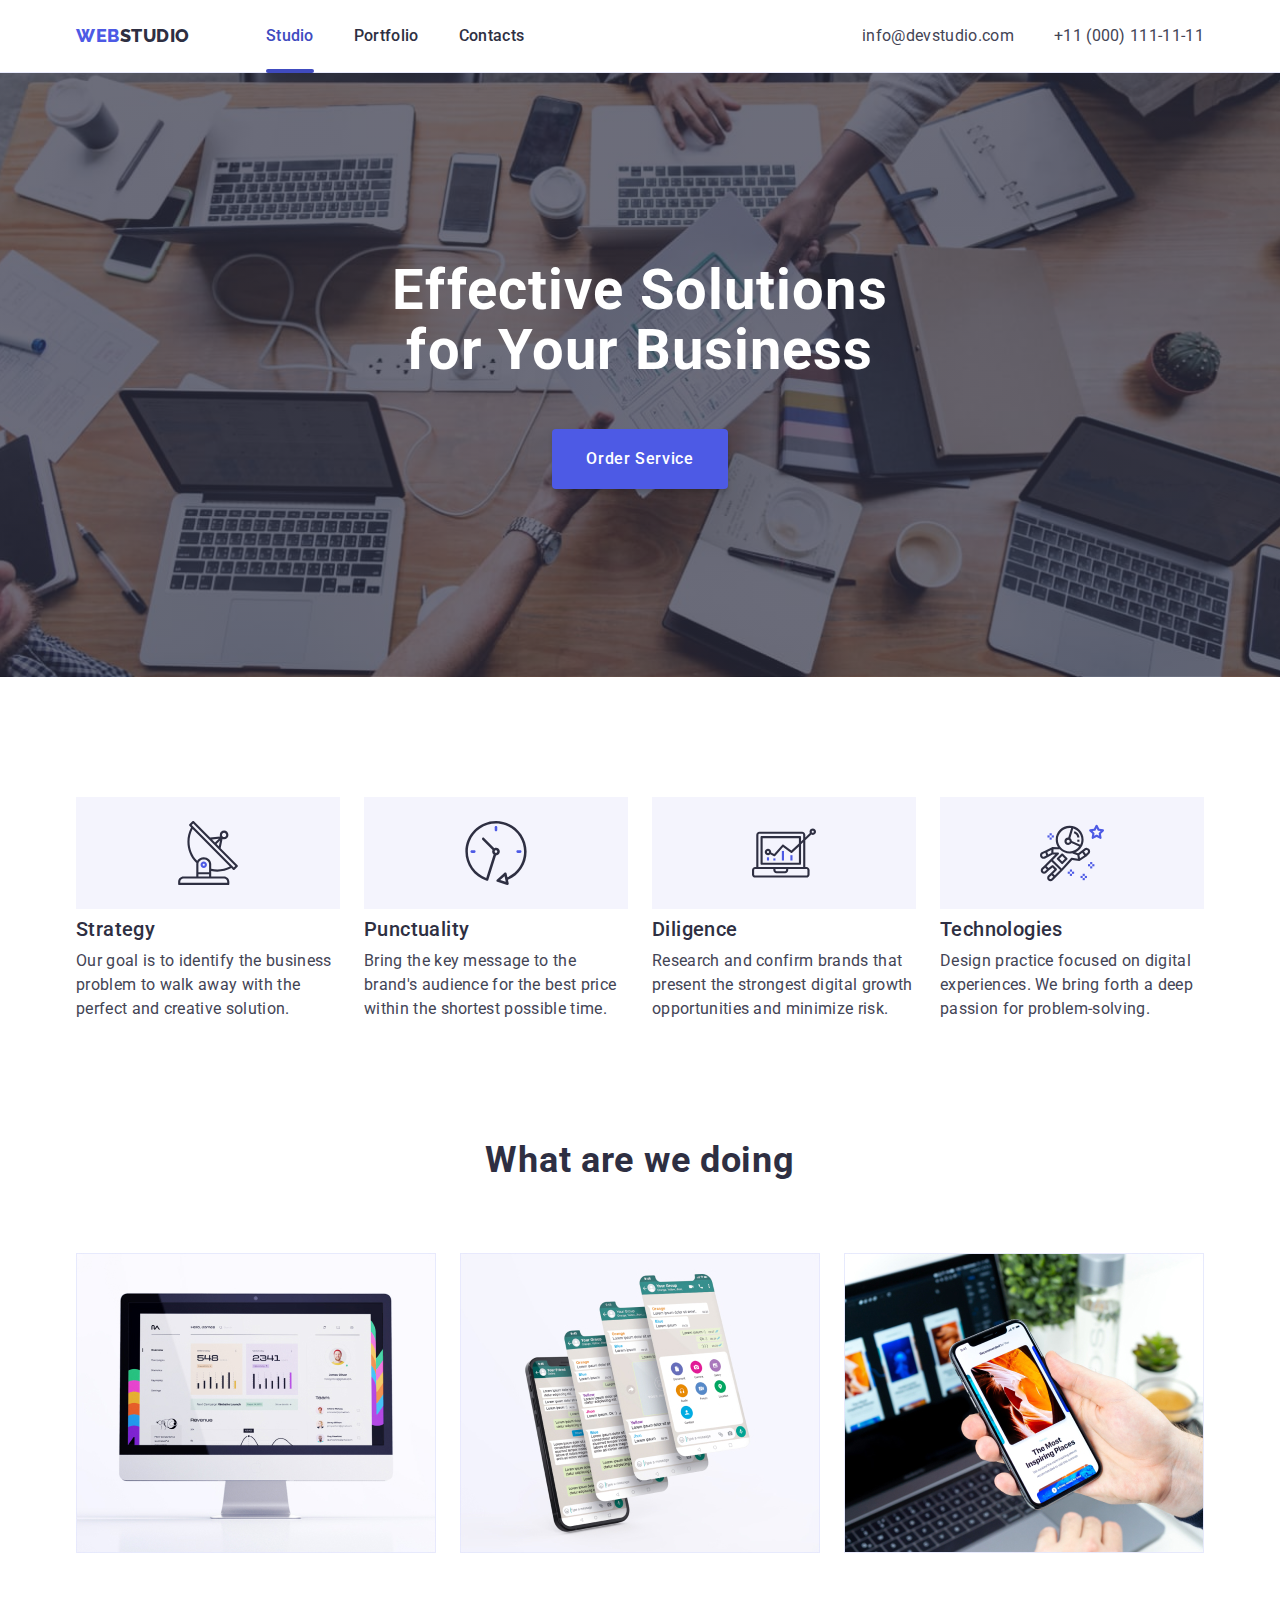
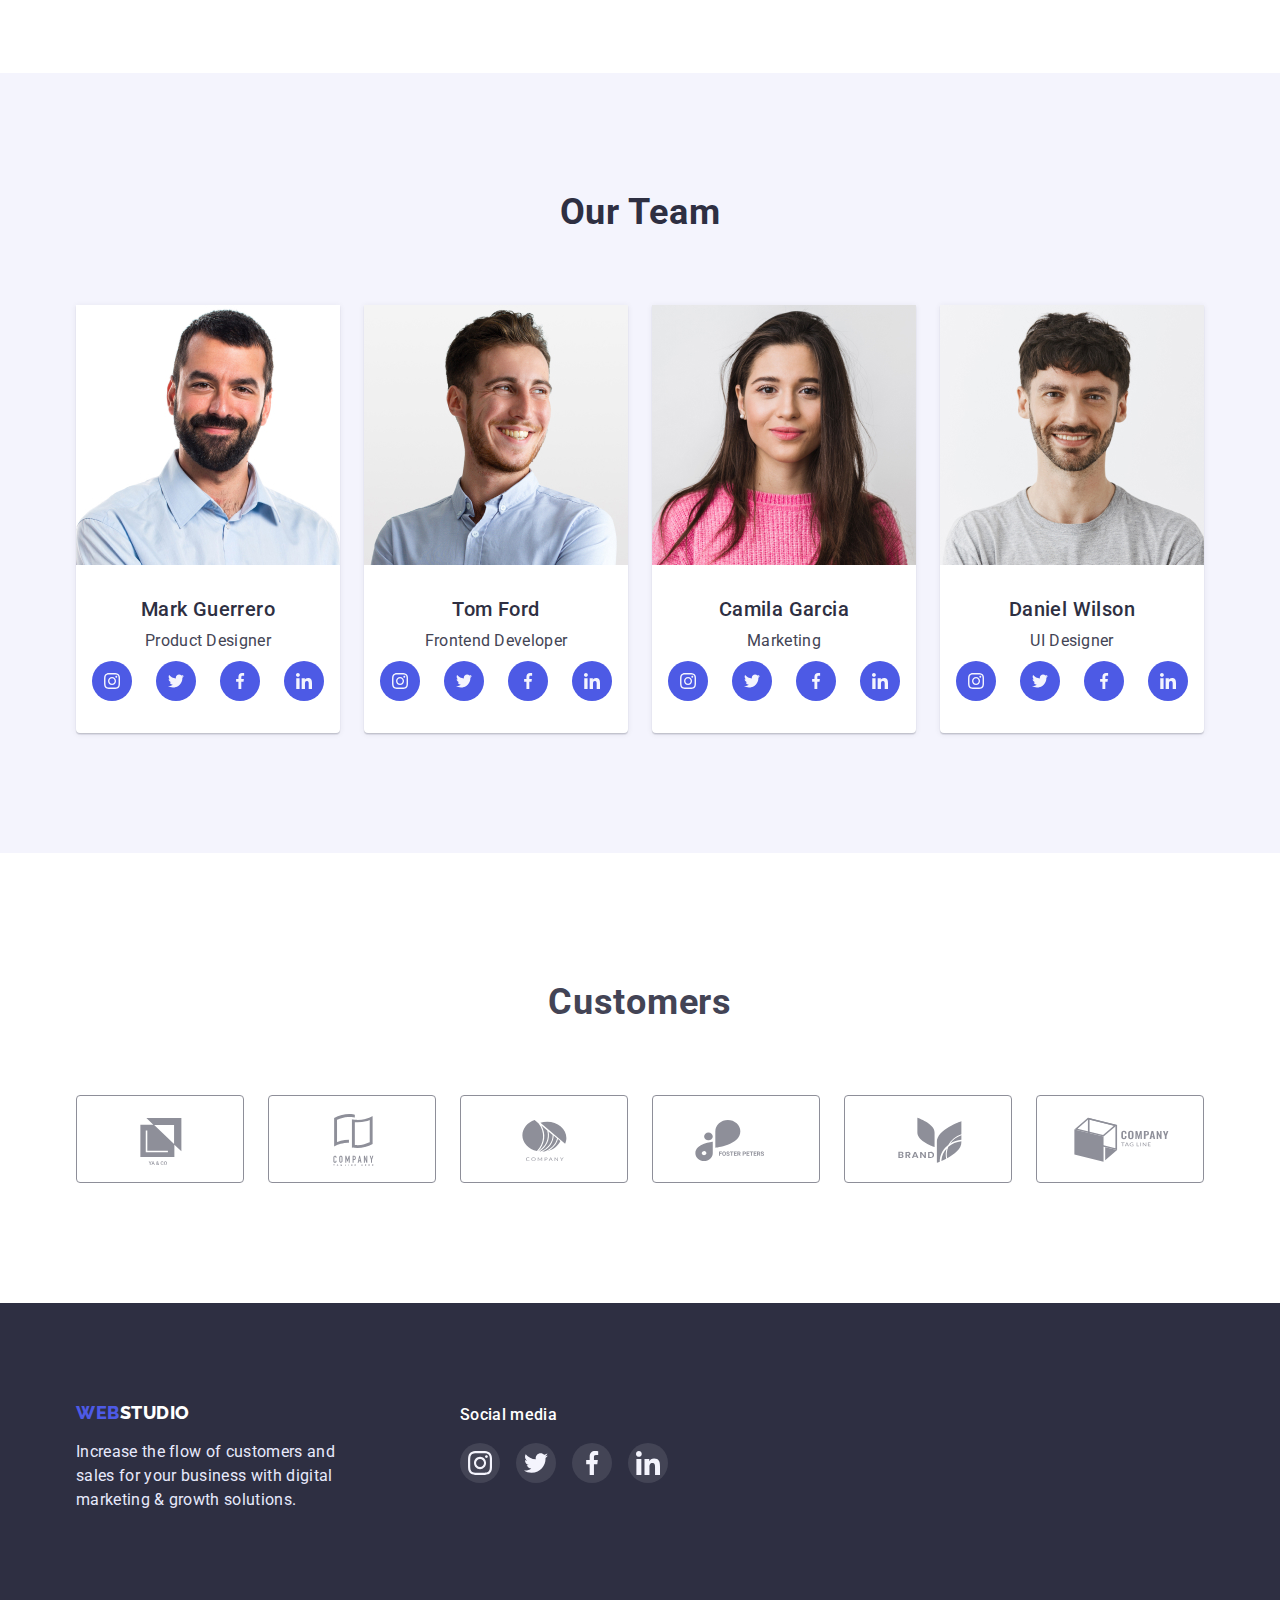
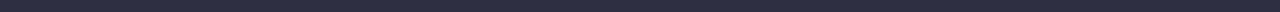
==== index.html @ c8a6e595 "Initial commit" ====
<!DOCTYPE html>
<html lang="en">
  <head>
    <meta charset="UTF-8" />
    <meta http-equiv="X-UA-Compatible" content="IE=edge" />
    <meta name="viewport" content="width=device-width, initial-scale=1.0" />
    <title>Document</title>
    <link rel="preconnect" href="https://fonts.googleapis.com" />
    <link rel="preconnect" href="https://fonts.gstatic.com" crossorigin />
    <link
      href="https://fonts.googleapis.com/css2?family=Raleway:wght@800&family=Roboto:wght@400;500;700;900&display=swap"
      rel="stylesheet"
    />
    <link
      rel="stylesheet"
      href="https://cdnjs.cloudflare.com/ajax/libs/modern-normalize/1.1.0/modern-normalize.min.css"
    />
    <link rel="stylesheet" href="./css/styles.css" />
  </head>
  <body>
    <header class="page-header">
      <div class="container main-nav">
        <nav class="top-nav">
          <a href="./index.html" class="logo">
            <span class="logo-web">WEB</span>STUDIO</a
          >
          <ul class="site-nav">
            <li class="top-item">
              <a href="./index.html" class="nav-link studio">Studio</a>
            </li>
            <li class="top-item">
              <a href="./portfolio.html" class="nav-link">Portfolio</a>
            </li>
            <li class="top-item">
              <a href="" class="nav-link">Contacts</a>
            </li>
          </ul>
        </nav>
        <address class="auth">
          <ul class="auth-link">
            <li class="top-item">
              <a href="mailto:info@devstudio.com" class="address-link"
                >info@devstudio.com</a
              >
            </li>
            <li class="top-item">
              <a href="tel:+110001111111" class="address-link"
                >+11 (000) 111-11-11</a
              >
            </li>
          </ul>
        </address>
      </div>
    </header>
    <main>
      <section class="hero">
        <h1 class="hero-title">Effective Solutions for Your Business</h1>
        <button type="button" class="hero-button" data-modal-open>
          Order Service
        </button>
      </section>

      <section class="strategy">
        <div class="container">
          <h2 class="strat-title hidden">Our skills</h2>
          <ul class="strategy-items">
            <li class="strategy-item">
              <div class="strategy-icon">
                <svg class="strat-icon">
                  <use href="./images/icons.svg#icon-antenna"></use>
                </svg>
              </div>
              <h3 class="strategy-title">Strategy</h3>
              <p class="strategy-text">
                Our goal is to identify the business problem to walk away with
                the perfect and creative solution.
              </p>
            </li>
            <li class="strategy-item">
              <div class="strategy-icon">
                <svg class="strat-icon">
                  <use href="./images/icons.svg#icon-clock"></use>
                </svg>
              </div>
              <h3 class="strategy-title">Punctuality</h3>
              <p class="strategy-text">
                Bring the key message to the brand's audience for the best price
                within the shortest possible time.
              </p>
            </li>
            <li class="strategy-item">
              <div class="strategy-icon">
                <svg class="strat-icon">
                  <use href="./images/icons.svg#icon-diagram"></use>
                </svg>
              </div>
              <h3 class="strategy-title">Diligence</h3>
              <p class="strategy-text">
                Research and confirm brands that present the strongest digital
                growth opportunities and minimize risk.
              </p>
            </li>
            <li class="strategy-item">
              <div class="strategy-icon">
                <svg class="strat-icon">
                  <use href="./images/icons.svg#icon-astronaut"></use>
                </svg>
              </div>
              <h3 class="strategy-title">Technologies</h3>
              <p class="strategy-text">
                Design practice focused on digital experiences. We bring forth a
                deep passion for problem-solving.
              </p>
            </li>
          </ul>
        </div>
      </section>

      <section class="work">
        <div class="container">
          <h2 class="work-title">What are we doing</h2>
          <ul class="work-items">
            <li class="work-item">
              <img src="./images/img1.jpg" alt="monitor" width="360" />
            </li>
            <li class="work-item">
              <img src="./images/img2.jpg" alt="text" width="360" />
            </li>
            <li class="work-item">
              <img src="./images/img3.jpg" alt="telefon" width="360" />
            </li>
          </ul>
        </div>
      </section>

      <section class="team">
        <div class="container">
          <h2 class="team-title">Our Team</h2>

          <ul class="team-items">
            <li class="team-item">
              <img src="./images/foto1.jpg" alt="Mark" width="264" />
              <div class="bord">
                <h3 class="team-item-title">Mark Guerrero</h3>
                <p class="team-text">Product Designer</p>

                <ul class="social-items">
                  <li class="social">
                    <a href="" class="social-link">
                      <svg class="social-icon">
                        <use
                          href="./images/icons.svg#icon-instagram"
                          width="16"
                          height="16"
                        ></use>
                      </svg>
                    </a>
                  </li>
                  <li class="social">
                    <a href="" class="social-link">
                      <svg class="social-icon">
                        <use
                          href="./images/icons.svg#icon-twitter"
                          width="16"
                          height="16"
                        ></use>
                      </svg>
                    </a>
                  </li>
                  <li class="social">
                    <a href="" class="social-link">
                      <svg class="social-icon">
                        <use
                          href="./images/icons.svg#icon-facebook"
                          width="16"
                          height="16"
                        ></use>
                      </svg>
                    </a>
                  </li>
                  <li class="social">
                    <a href="" class="social-link">
                      <svg class="social-icon">
                        <use
                          href="./images/icons.svg#icon-linkedin"
                          width="16"
                          height="16"
                        ></use>
                      </svg>
                    </a>
                  </li>
                </ul>
              </div>
            </li>
            <li class="team-item">
              <img src="./images/foto2.jpg" alt="Tom" width="264" />
              <div class="bord">
                <h3 class="team-item-title">Tom Ford</h3>
                <p class="team-text">Frontend Developer</p>
                <ul class="social-items">
                  <li class="social">
                    <a href="" class="social-link">
                      <svg class="social-icon">
                        <use
                          href="./images/icons.svg#icon-instagram"
                          width="16"
                          height="16"
                        ></use>
                      </svg>
                    </a>
                  </li>
                  <li class="social">
                    <a href="" class="social-link">
                      <svg class="social-icon">
                        <use
                          href="./images/icons.svg#icon-twitter"
                          width="16"
                          height="16"
                        ></use>
                      </svg>
                    </a>
                  </li>
                  <li class="social">
                    <a href="" class="social-link">
                      <svg class="social-icon">
                        <use
                          href="./images/icons.svg#icon-facebook"
                          width="16"
                          height="16"
                        ></use>
                      </svg>
                    </a>
                  </li>
                  <li class="social">
                    <a href="" class="social-link">
                      <svg class="social-icon">
                        <use
                          href="./images/icons.svg#icon-linkedin"
                          width="16"
                          height="16"
                        ></use>
                      </svg>
                    </a>
                  </li>
                </ul>
              </div>
            </li>
            <li class="team-item">
              <img src="./images/foto3.jpg" alt="Camila" width="264" />
              <div class="bord">
                <h3 class="team-item-title">Camila Garcia</h3>
                <p class="team-text">Marketing</p>
                <ul class="social-items">
                  <li class="social">
                    <a href="" class="social-link">
                      <svg class="social-icon">
                        <use
                          href="./images/icons.svg#icon-instagram"
                          width="16"
                          height="16"
                        ></use>
                      </svg>
                    </a>
                  </li>
                  <li class="social">
                    <a href="" class="social-link">
                      <svg class="social-icon">
                        <use
                          href="./images/icons.svg#icon-twitter"
                          width="16"
                          height="16"
                        ></use>
                      </svg>
                    </a>
                  </li>
                  <li class="social">
                    <a href="" class="social-link">
                      <svg class="social-icon">
                        <use
                          href="./images/icons.svg#icon-facebook"
                          width="16"
                          height="16"
                        ></use>
                      </svg>
                    </a>
                  </li>
                  <li class="social">
                    <a href="" class="social-link">
                      <svg class="social-icon">
                        <use
                          href="./images/icons.svg#icon-linkedin"
                          width="16"
                          height="16"
                        ></use>
                      </svg>
                    </a>
                  </li>
                </ul>
              </div>
            </li>
            <li class="team-item">
              <img src="./images/foto4.jpg" alt="Daniel" width="264" />
              <div class="bord">
                <h3 class="team-item-title">Daniel Wilson</h3>
                <p class="team-text">UI Designer</p>
                <ul class="social-items">
                  <li class="social">
                    <a href="" class="social-link">
                      <svg class="social-icon">
                        <use
                          href="./images/icons.svg#icon-instagram"
                          width="16"
                          height="16"
                        ></use>
                      </svg>
                    </a>
                  </li>
                  <li class="social">
                    <a href="" class="social-link">
                      <svg class="social-icon">
                        <use
                          href="./images/icons.svg#icon-twitter"
                          width="16"
                          height="16"
                        ></use>
                      </svg>
                    </a>
                  </li>
                  <li class="social">
                    <a href="" class="social-link">
                      <svg class="social-icon">
                        <use
                          href="./images/icons.svg#icon-facebook"
                          width="16"
                          height="16"
                        ></use>
                      </svg>
                    </a>
                  </li>
                  <li class="social">
                    <a href="" class="social-link">
                      <svg class="social-icon">
                        <use
                          href="./images/icons.svg#icon-linkedin"
                          width="16"
                          height="16"
                        ></use>
                      </svg>
                    </a>
                  </li>
                </ul>
              </div>
            </li>
          </ul>
        </div>
      </section>
      <section class="customers">
        <div class="container">
          <h2 class="customers-title">Customers</h2>
          <ul class="customers-items">
            <li class="customers-item">
              <a href="" class="customers-link">
                <svg class="icon-item">
                  <use href="./images/icons.svg#icon-Logo1"></use>
                </svg>
              </a>
            </li>
            <li class="customers-item">
              <a href="" class="customers-link">
                <svg class="icon-item">
                  <use href="./images/icons.svg#icon-Logo2"></use>
                </svg>
              </a>
            </li>
            <li class="customers-item">
              <a href="" class="customers-link">
                <svg class="icon-item">
                  <use href="./images/icons.svg#icon-Logo3"></use>
                </svg>
              </a>
            </li>
            <li class="customers-item">
              <a href="" class="customers-link">
                <svg class="icon-item">
                  <use href="./images/icons.svg#icon-Logo4"></use>
                </svg>
              </a>
            </li>
            <li class="customers-item">
              <a href="" class="customers-link">
                <svg class="icon-item">
                  <use href="./images/icons.svg#icon-Logo5"></use>
                </svg>
              </a>
            </li>
            <li class="customers-item">
              <a href="" class="customers-link">
                <svg class="icon-item">
                  <use href="./images/icons.svg#icon-Logo6"></use>
                </svg>
              </a>
            </li>
          </ul>
        </div>
      </section>
    </main>
    <footer class="footer">
      <div class="container footer-container">
        <div class="footer-cont">
          <a href="./index.html" class="footer-logo"
            ><span class="logo-web">WEB</span>STUDIO</a
          >
          <p class="footer-text">
            Increase the flow of customers and sales for your business with
            digital marketing & growth solutions.
          </p>
        </div>
        <div class="footer-cont">
          <p class="footer-media">Social media</p>
          <ul class="footer-items">
            <li class="footer-social">
              <a href="" class="footer-link">
                <svg class="footer-icon">
                  <use href="./images/icons.svg#icon-instagram"></use>
                </svg>
              </a>
            </li>
            <li class="footer-social">
              <a href="" class="footer-link">
                <svg class="footer-icon">
                  <use href="./images/icons.svg#icon-twitter"></use>
                </svg>
              </a>
            </li>
            <li class="footer-social">
              <a href="" class="footer-link">
                <svg class="footer-icon">
                  <use href="./images/icons.svg#icon-facebook"></use>
                </svg>
              </a>
            </li>
            <li class="footer-social">
              <a href="" class="footer-link">
                <svg class="footer-icon">
                  <use href="./images/icons.svg#icon-linkedin"></use>
                </svg>
              </a>
            </li>
          </ul>
        </div>
      </div>
    </footer>
    <div class="backdrop is-hidden" data-modal>
      <div class="modal">
        <button type="button" class="modal-close" data-modal-close>
          <svg class="modal-icon" width="8" height="8">
            <use href="./images/icons.svg#icon-close"></use>
          </svg>
        </button>
      </div>
    </div>
    <script src="./js/modal.js"></script>
  </body>
</html>
---- css/styles.css ----
:root {
  --primary-brand: #4d5ae5;
  --pressed-state: #404bbf;
  --headings-text: #2e2f42;
  --success: #31d0aa;
  --body-text: #434455;
  --subtle-text: #8e8f99;
  --accent: #e7e9fc;
  --light: #f4f4fd;
  --modal-overlay: rgba(46, 47, 66, 0.4);
  --hero-background: #2e2f42;
  --white: #ffffff;
}

html {
  box-sizing: border-box;
}

*,
::before,
::after {
  box-sizing: inherit;
}

body {
  background-color: var(--white);
  color: var(--body-text);
  font-family: roboto, sans-serif;
}

img {
  display: block;
}

h1,
h2,
h3,
p {
  margin: 0;
}

/* Шапка */

.page-header {
  background-color: var(--white);
  border-bottom: 1px solid #e7e9fc;
  box-shadow: 0px 2px 1px rgba(46, 47, 66, 0.08),
    0px 1px 1px rgba(46, 47, 66, 0.16), 0px 1px 6px rgba(46, 47, 66, 0.08);
}

.top-nav {
  display: flex;
  align-items: center;
}

.logo {
  margin-right: 76px;
  font-family: raleway, sans-serif;
  color: var(--headings-text);

  font-weight: 800;
  font-size: 18px;
  line-height: 1.33;
  letter-spacing: 0.03em;
  text-decoration: none;
}

.logo-web {
  color: var(--primary-brand);
}

.main-nav {
  display: flex;
  align-items: center;
}

.auth {
  margin-left: auto;
  font-size: 16px;
  line-height: 1.5;
  letter-spacing: 0.02em;
}

.auth-link {
  display: flex;
  list-style: none;
  padding: 0;
  margin-top: 0;
  margin-bottom: 0;
}

.site-nav {
  display: flex;
  list-style: none;
  padding: 0;
  margin: 0;
}

.nav-link {
  display: block;
  padding-top: 24px;
  padding-bottom: 24px;
  color: var(--headings-text);
  font-weight: 500;
  font-size: 16px;
  line-height: 1.5;
  letter-spacing: 0.02em;
  text-decoration: none;
  font-style: normal;
  position: relative;
  transition: color 250ms cubic-bezier(0.4, 0, 0.2, 1);
}

.studio {
  color: var(--pressed-state);
}

.studio::after {
  content: "";
  position: absolute;

  display: block;
  width: 100%;
  height: 4px;
  background-color: var(--pressed-state);
  border-radius: 2px;
  left: 0;
  bottom: -1px;
}

.portfolio-link-p::after {
  content: "";
  position: absolute;

  display: block;
  width: 100%;
  height: 4px;
  background-color: var(--pressed-state);
  border-radius: 2px;
  left: 0;
  bottom: -1px;
}

.address-link {
  display: block;
  padding-top: 24px;
  padding-bottom: 24px;
  color: var(--body-text);

  font-size: 16px;
  line-height: 1.5;
  letter-spacing: 0.02em;
  text-decoration: none;
  font-style: normal;
  transition: color 250ms cubic-bezier(0.4, 0, 0.2, 1);
}

.nav-link:hover,
.nav-link:focus {
  color: var(--pressed-state);
}

.address-link:hover,
.address-link:focus {
  color: var(--pressed-state);
}

.top-item {
  margin-right: 40px;
}

.top-item:last-child {
  margin-right: 0;
}

/* hero */

.hero {
  max-width: 1440px;
  margin-left: auto;
  margin-right: auto;
  background-image: linear-gradient(
      to right,
      rgba(46, 47, 66, 0.7),
      rgba(46, 47, 66, 0.7)
    ),
    url("../images/people-office.jpg");
  background-repeat: no-repeat;
  background-position: center;
  background-size: cover;
  background-color: var(--hero-background);
  text-align: center;
  padding-top: 188px;
  padding-bottom: 188px;
}

.hero-title {
  margin-top: 0;
  margin-bottom: 48px;
  margin-left: auto;
  margin-right: auto;
  width: 496px;
  font-weight: 700;
  font-size: 56px;
  line-height: 1.07;
  text-align: center;
  letter-spacing: 0.02em;
  color: var(--white);
}

.hero-button {
  border-radius: 4px;
  padding: 16px 32px;
  min-width: 169px;
  font-family: roboto, sans-serif;
  font-weight: 500;
  font-size: 16px;
  line-height: 1.5;
  letter-spacing: 0.04em;
  color: var(--white);
  background-color: var(--primary-brand);
  cursor: pointer;
  box-shadow: 0px 4px 4px rgba(0, 0, 0, 0.15);

  border-color: transparent;
  transition: background-color 250ms cubic-bezier(0.4, 0, 0.2, 1);
}

.hero-button:hover,
.hero-button:focus {
  background-color: var(--pressed-state);
}

/* strategy */

.strategy {
  background-color: var(--white);
  padding-bottom: 120px;
  padding-top: 120px;
}

.container {
  width: 1158px;
  padding-left: 15px;
  padding-right: 15px;
  margin-left: auto;
  margin-right: auto;
}

.strategy-items {
  display: flex;
  list-style: none;
  padding-left: 0;
  margin: 0;
}

.strategy-item {
  width: 264px;
  margin-right: 24px;
}

.strategy-icon {
  height: 112px;
  display: flex;
  justify-content: center;
  align-items: center;
  background-color: var(--light);
}

.strat-icon {
  width: 64px;
  height: 64px;
}

.strategy-item:last-child {
  margin-right: 0;
}

.strat-title {
  margin-top: 0;
  margin-bottom: 0;
}

.strategy-title {
  margin-top: 8px;
  margin-bottom: 8px;
  font-weight: 500;
  font-size: 20px;
  line-height: 1.2;
  letter-spacing: 0.02em;
  color: var(--headings-text);
}

.strategy-text {
  margin-top: 0;
  margin-bottom: 0;
  font-size: 16px;
  line-height: 1.5;
  letter-spacing: 0.02em;
  color: var(--body-text);
}

.hidden {
  position: absolute;
  width: 1px;
  height: 1px;
  margin: -1px;
  border: 0;
  padding: 0;
  white-space: nowrap;
  clip-path: inset(100%);
  clip: rect(0 0 0 0);
  overflow: hidden;
}

/* work */

.work {
  padding-bottom: 120px;
}
.work-title {
  margin-top: 0;
  margin-bottom: 72px;
  font-weight: 700;
  font-size: 36px;
  line-height: 1.11;
  text-align: center;
  letter-spacing: 0.02em;
  color: var(--headings-text);
}

.work-items {
  display: flex;
  padding-left: 0;
  list-style: none;
  margin-top: 0;
  margin-bottom: 0;
}

.work-item {
  margin-right: 24px;
}

.work-item:last-child {
  margin-right: 0;
}

/* team */

.team {
  background-color: var(--light);
  padding-top: 120px;
  padding-bottom: 120px;
}

.team-title {
  font-family: roboto, sans-serif;
  margin-top: 0;
  margin-bottom: 72px;
  color: var(--headings-text);
  font-weight: 700;
  font-size: 36px;
  line-height: 1.11;
  text-align: center;
  letter-spacing: 0.02em;
}

.team-items {
  display: flex;
  padding-left: 0;
  list-style: none;
  margin-top: 0;
  margin-bottom: 0;
}

.team-item {
  margin-right: 24px;
  background-color: var(--white);
  border-radius: 0px 0px 4px 4px;
  box-shadow: 0px 1px 6px rgba(46, 47, 66, 0.08),
    0px 1px 1px rgba(46, 47, 66, 0.16), 0px 2px 1px rgba(46, 47, 66, 0.08);
}

.team-item:last-child {
  margin-right: 0;
}

.team-item-title {
  margin-top: 0;
  margin-bottom: 8px;
  color: var(--headings-text);
  font-weight: 500;
  font-size: 20px;
  line-height: 1.2;
  text-align: center;
  letter-spacing: 0.02em;
}

.team-text {
  margin-top: 0;
  margin-bottom: 0;
  color: var(--body-text);
  font-size: 16px;
  line-height: 1.5;
  text-align: center;
  letter-spacing: 0.02em;
}

.bord {
  padding-top: 32px;
  padding-bottom: 32px;
}

.social-items {
  display: flex;
  justify-content: center;
  gap: 24px;
  list-style: none;
  margin-top: 8px;
  padding-left: 0;
}
.social {
  display: flex;
  justify-content: center;
  align-items: center;
}

.social-link {
  display: flex;
  justify-content: center;
  align-items: center;
  width: 40px;
  height: 40px;
  background-color: var(--primary-brand);
  border-radius: 50%;
  transition: background-color 250ms cubic-bezier(0.4, 0, 0.2, 1);
}

.social-link:hover,
.social-link:focus {
  background-color: var(--pressed-state);
}

.social-icon {
  width: 16px;
  height: 16px;
}

/* Customers */

.customers {
  padding-top: 130px;
  padding-bottom: 120px;
}

.customers-title {
  font-family: roboto, sans-serif;
  font-weight: 700;
  font-size: 36px;
  line-height: 1.11;
  text-align: center;
  letter-spacing: 0.02em;
  margin-bottom: 72px;
}

.customers-items {
  display: flex;
  justify-content: center;
  gap: 24px;
  padding-left: 0;
  margin: 0;
}

.customers-item {
  list-style: none;
}

.customers-item:last-child {
  margin-right: 0;
}

.customers-link {
  display: flex;
  justify-content: center;
  align-items: center;
  width: 168px;
  height: 88px;
  border: 1px solid #8e8f99;
  border-radius: 4px;
  fill: var(--subtle-text);
  transition: fill 250ms cubic-bezier(0.4, 0, 0.2, 1),
    border-color 250ms cubic-bezier(0.4, 0, 0.2, 1);
}

.customers-link:focus,
.customers-link:hover {
  border-color: var(--pressed-state);
  fill: var(--pressed-state);
}

.icon-item {
  width: 104px;
  height: 56px;
}

/* footer */
.footer {
  padding-top: 100px;
  padding-bottom: 100px;
  background-color: var(--headings-text);
}

/* display: flex; */
/* width: 1158px;
  padding-left: 15px;
  padding-right: 15px; */
/* margin-left: auto;
  margin-right: auto; */

.footer-logo {
  /* margin-bottom: 16px; */
  font-family: raleway, sans-serif;
  color: var(--white);

  font-weight: 800;
  font-size: 18px;
  line-height: 1.16;
  letter-spacing: 0.03em;
  text-decoration: none;
}

.footer-text {
  width: 264px;
  margin: 0;

  margin-top: 16px;
  font-size: 16px;
  line-height: 1.5;
  letter-spacing: 0.02em;
  color: var(--accent);
}

.footer-media {
  font-family: "Roboto";
  font-style: normal;
  font-weight: 500;
  font-size: 16px;
  line-height: 1.5;
  letter-spacing: 0.02em;
  color: var(--white);
}

.footer-items {
  display: flex;

  gap: 16px;
  list-style: none;
  margin-top: 16px;
  margin-bottom: 0;
  padding-left: 0;
}

.footer-social {
  box-sizing: border-box;
  display: flex;
  justify-content: center;
  align-items: center;
}

.footer-link {
  display: flex;
  justify-content: center;
  align-items: center;
  width: 40px;
  height: 40px;
  background-color: var(--body-text);
  border-radius: 50%;
  transition: background-color 250ms cubic-bezier(0.4, 0, 0.2, 1);
}

.footer-link:hover,
.footer-link:focus {
  background-color: var(--success);
}
.footer-icon {
  width: 24px;
  height: 24px;
}

.footer-cont {
  max-width: 268px;
  margin-left: 0;
  margin-right: 120px;
  padding: 0;
}

.footer-cont:last-child {
  margin-right: 0;
}

.footer-container {
  display: flex;
}

/* portfolio */

.portfolio {
  padding-top: 96px;
  padding-bottom: 120px;
}

.portfolio-button {
  display: flex;
  justify-content: center;
  margin-top: 0;
  margin-bottom: 72px;
  padding-left: 0;
}

.portfolio-btn {
  margin-right: 24px;
  align-items: center;
  text-align: center;
  letter-spacing: 0.04em;
  list-style: none;
}

.portfolio-btn:last-child {
  margin-right: 0;
}

.btn {
  font-family: roboto, sans-serif;
  font-weight: 500;
  font-size: 16px;
  line-height: 1.5;
  color: var(--primary-brand);
  background-color: var(--light);
  cursor: pointer;
  border: 1px solid #e7e9fc;
  border-radius: 4px;
  padding: 12px 24px;

  transition: background-color 250ms cubic-bezier(0.4, 0, 0.2, 1),
    color 250ms cubic-bezier(0.4, 0, 0.2, 1),
    box-shadow 250ms cubic-bezier(0.4, 0, 0.2, 1),
    border-color 250ms cubic-bezier(0.4, 0, 0.2, 1);
}

.btn:hover,
.btn:focus {
  background-color: var(--pressed-state);
  color: var(--white);
  box-shadow: 0px 3px 1px rgba(0, 0, 0, 0.1), 0px 2px 1px rgba(0, 0, 0, 0.08),
    0px 2px 2px rgba(0, 0, 0, 0.12);
  border-color: transparent;
}

.portfolio-works {
  display: flex;
  flex-wrap: wrap;
  list-style: none;
  margin-top: 0;
  margin-bottom: 0;
  padding-left: 0;
  gap: 48px 24px;
}

.portfolio-work-item {
  width: 360px;
}

.portfolio-work-item:nth-child(3n) {
  margin-right: 0;
}

.portfolio-work-item:nth-last-child(-n + 3) {
  margin-bottom: 0;
}

.portfolio-wrap {
  position: relative;
  overflow: hidden;
}

.portfolio-cover-text {
  position: absolute;
  top: 0;
  font-size: 16px;
  font-weight: 400;
  line-height: 1.5;
  letter-spacing: 0.02em;
  color: var(--light);
  background-color: var(--primary-brand);
  padding-left: 32px;
  padding-right: 32px;
  padding-top: 40px;
  height: 100%;

  transform: translateY(100%);
  transition: transform 250ms cubic-bezier(0.4, 0, 0.2, 1);
}

.portfolio-work-title {
  /* padding-top: 32px; */
  margin-top: 0;
  margin-bottom: 0;
  color: var(--headings-text);
  font-weight: 500;
  font-size: 20px;
  line-height: 1.2;
  letter-spacing: 0.02em;
}

.portfolio-work-text {
  margin-top: 8px;
  /* margin-bottom: 32px; */
  color: var(--body-text);
  font-size: 16px;
  line-height: 1.5;
  letter-spacing: 0.02em;
}

.portfolio-link {
  display: block;
  text-decoration: none;
  transition: box-shadow 250ms cubic-bezier(0.4, 0, 0.2, 1);
}

.portfolio-link:focus,
.portfolio-link:hover {
  box-shadow: 0px 1px 6px rgba(46, 47, 66, 0.08),
    0px 1px 1px rgba(46, 47, 66, 0.16), 0px 2px 1px rgba(46, 47, 66, 0.08);
}

.portfolio-link:hover .portfolio-cover-text {
  transform: translateY(0);
}

.portfolio-bord {
  padding-top: 32px;
  padding-bottom: 32px;
  padding-left: 16px;
  padding-right: 16px;
  border-bottom: 1px solid #e7e9fc;
  border-left: 1px solid #e7e9fc;
  border-right: 1px solid #e7e9fc;
}

.portfolio-link-p {
  color: var(--pressed-state);
}
.backdrop {
  position: fixed;
  top: 0;
  width: 100%;
  height: 100%;
  background-color: var(--modal-overlay);

  opacity: 1;
  transition: opacity 250ms cubic-bezier(0.4, 0, 0.2, 1),
    visibility 250ms cubic-bezier(0.4, 0, 0.2, 1);
}

.backdrop.is-hidden {
  /* opacity: 0;
  transition: opacity 250ms cubic-bezier(0.4, 0, 0.2, 1); */
}

.modal {
  width: 408px;
  min-height: 576px;
  background-color: var(--white);
  border-radius: 4px;
  position: absolute;
  top: 50%;
  left: 50%;
  transform: translate(-50%, -50%) scale(1);
  padding: 32px;
  box-shadow: 0px 1px 1px rgba(0, 0, 0, 0.14), 0px 1px 3px rgba(0, 0, 0, 0.12),
    0px 2px 1px rgba(0, 0, 0, 0.2);
  background-color: #fcfcfc;
  transition: translate 250ms cubic-bezier(0.4, 0, 0.2, 1);
}

.backdrop.is-hidden .modal {
  transform: translate(-50%, -50%) scale (0.7);
}

.modal-close {
  display: flex;
  margin-left: auto;
  border-radius: 50%;
  border: 1px solid rgba(0, 0, 0, 0.1);
  background-color: transparent;
  justify-content: center;
  align-items: center;
  position: absolute;
  top: 24px;
  right: 24px;
  width: 24px;
  height: 24px;
  cursor: pointer;
  background-color: var(--accent);
  transition: background-color 250ms cubic-bezier(0.4, 0, 0.2, 1),
    fill 250ms cubic-bezier(0.4, 0, 0.2, 1);
}

.modal-close:hover,
.modal-close:focus {
  background-color: var(--pressed-state);
  fill: var(--white);
}

.modal-icon {
}

.is-hidden {
  opacity: 0;
  visibility: hidden;
  pointer-events: none;
}
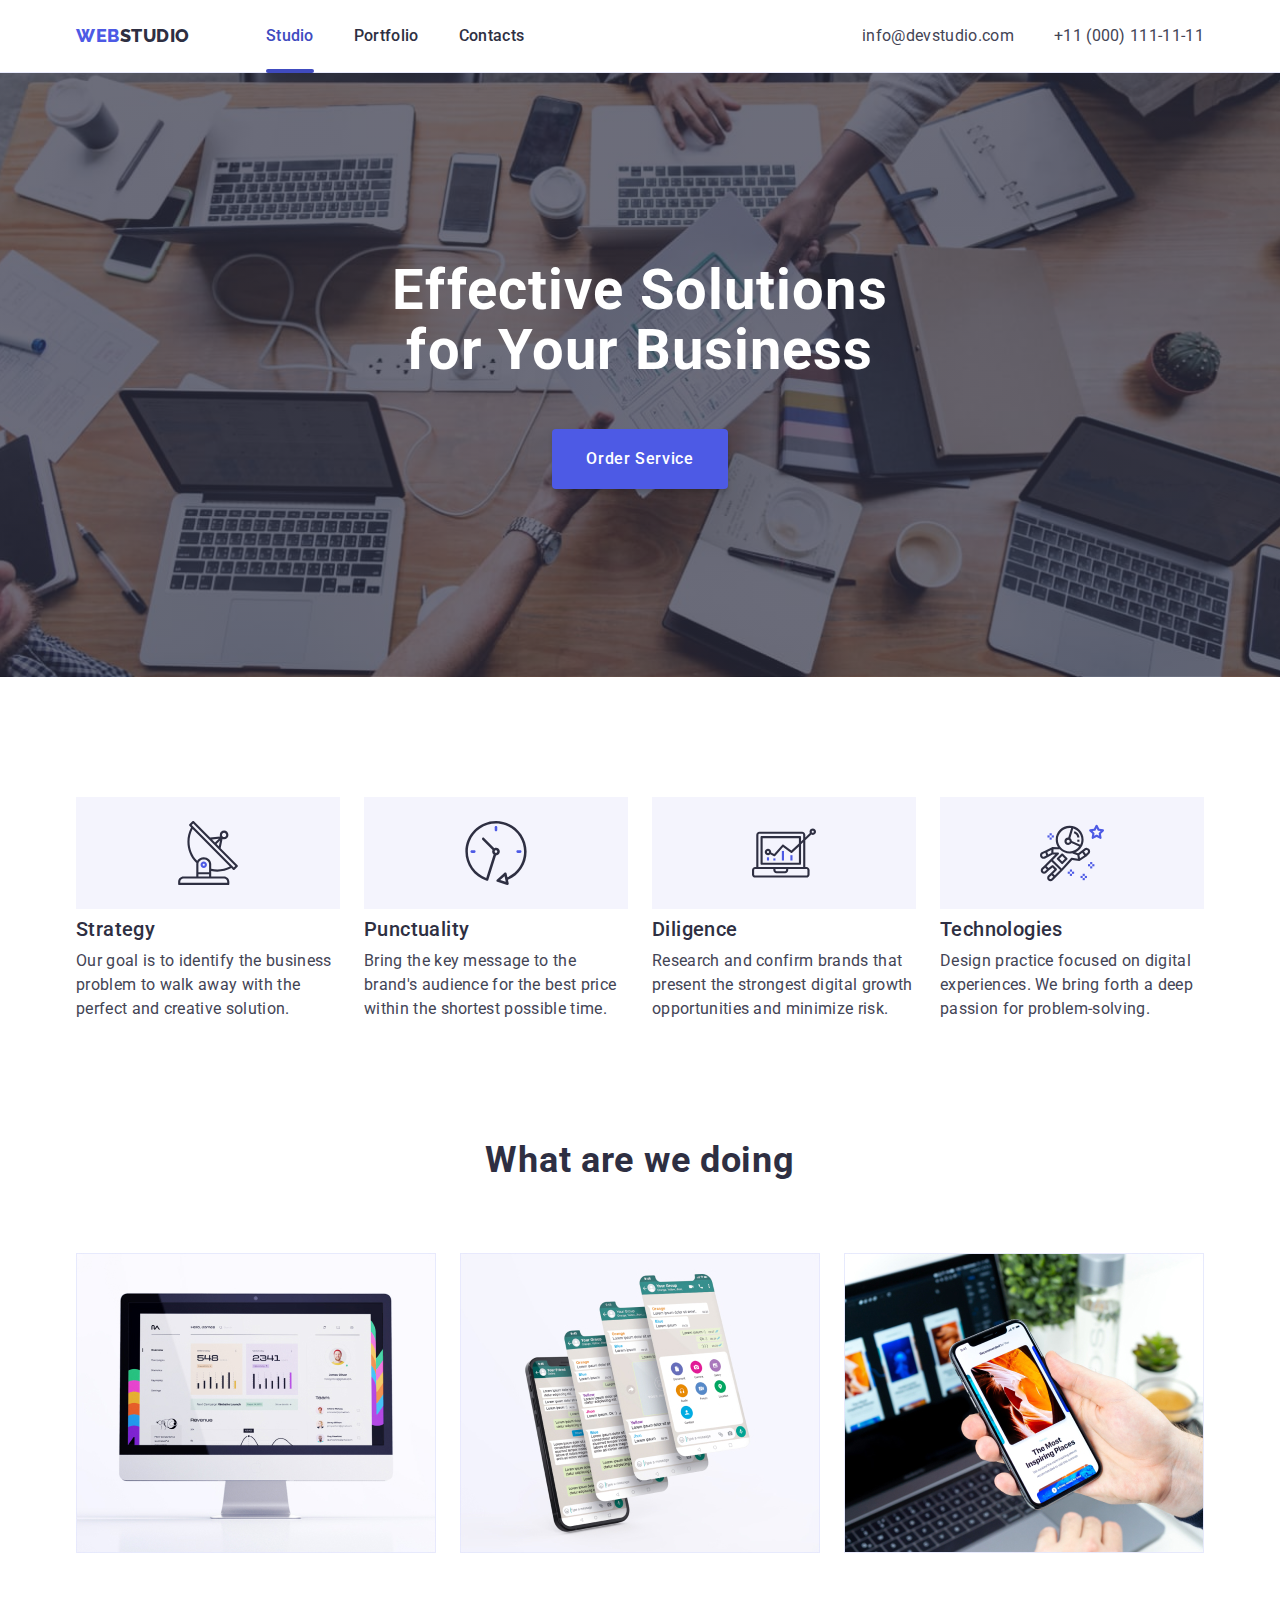
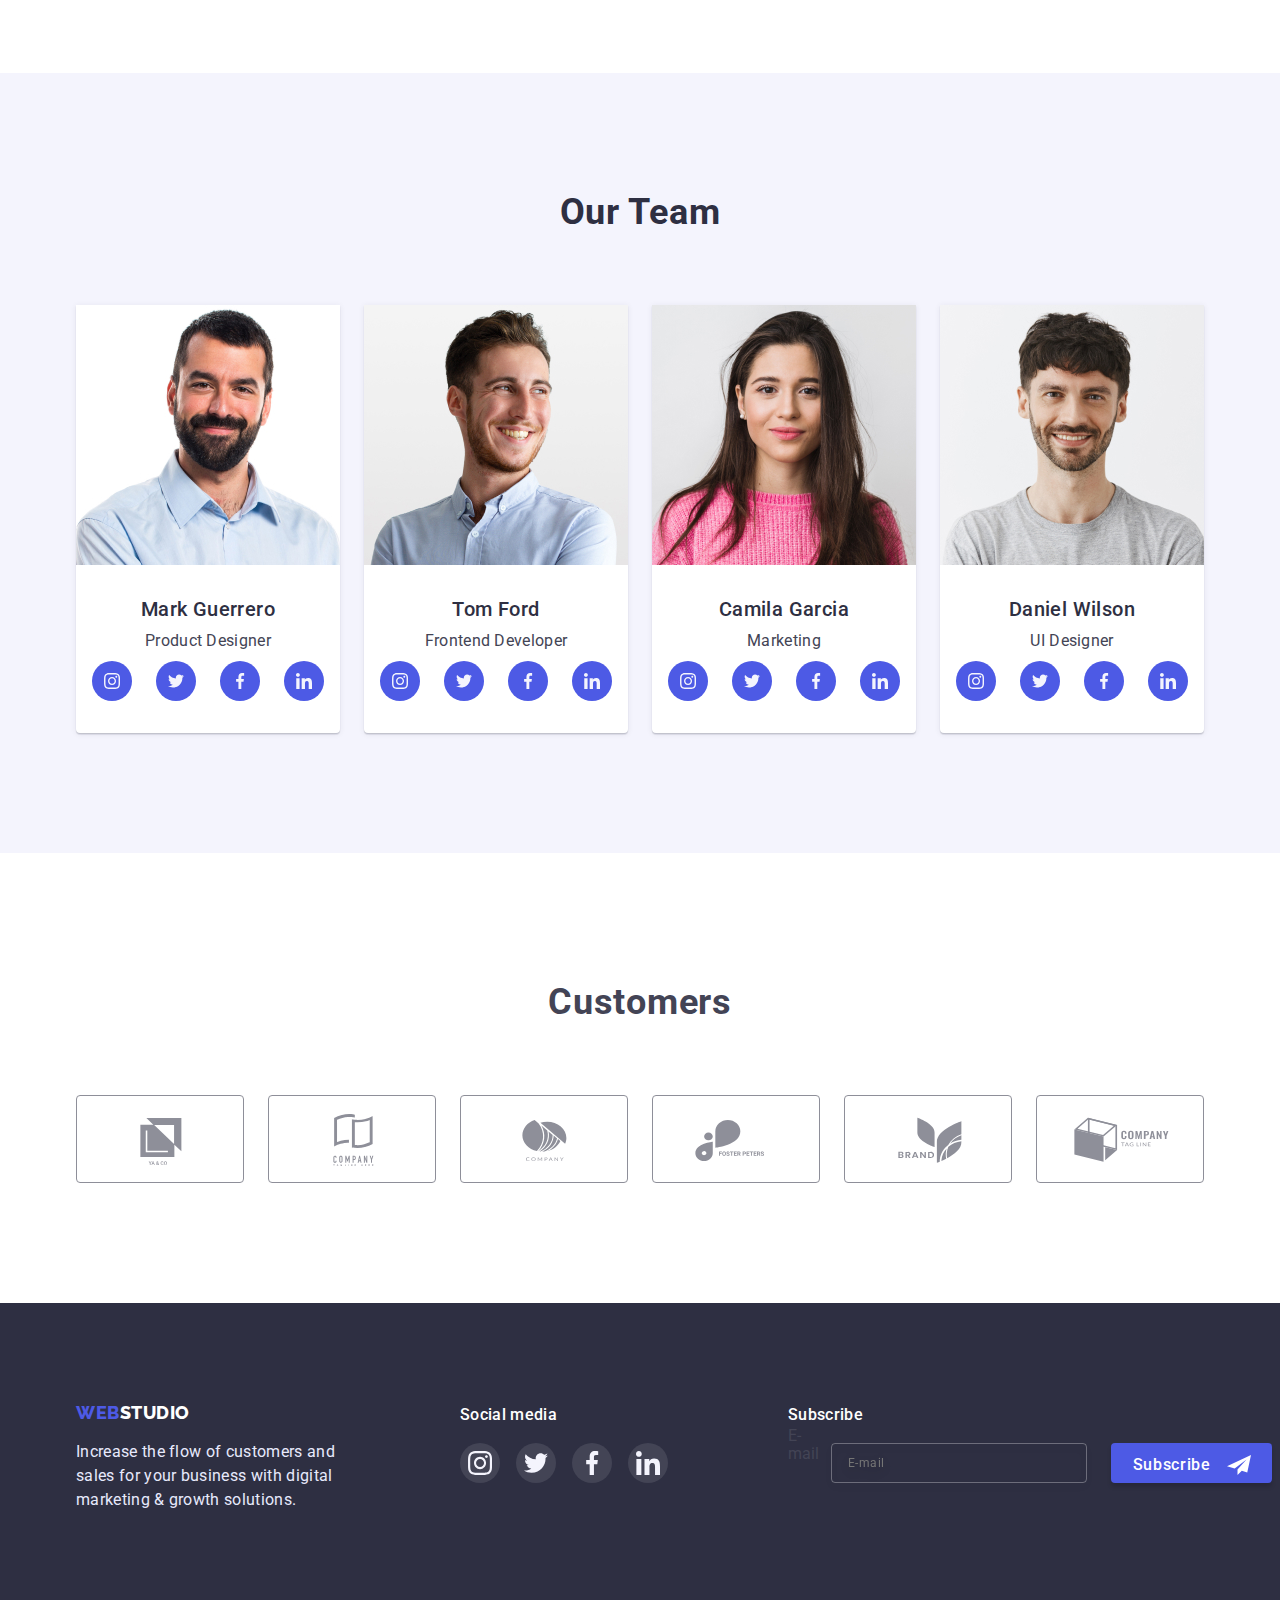
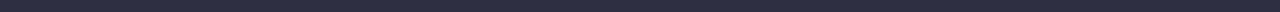
==== commit 2c9ddf20: "hw6" ====
--- a/index.html
+++ b/index.html
@@ -448,6 +448,27 @@
             </li>
           </ul>
         </div>
+        <div class="footer-form">
+          <p class="footer-media">Subscribe</p>
+          <form class="footer-subscribe">
+            <div class="footer-subscribe-box">
+              <label for="footer-email">E-mail</label>
+              <input
+                type="email"
+                name="footer-email"
+                id="footer-email"
+                placeholder="E-mail"
+                class="footer-mail"
+              />
+              <button type="submit" class="footer-button">
+                Subscribe
+                <svg class="footer-icon-send" width="24" height="24">
+                  <use href="./images/icons.svg#icon-Frame-3"></use>
+                </svg>
+              </button>
+            </div>
+          </form>
+        </div>
       </div>
     </footer>
     <div class="backdrop is-hidden" data-modal>
@@ -457,6 +478,82 @@
             <use href="./images/icons.svg#icon-close"></use>
           </svg>
         </button>
+        <p class="modal-title">Leave your contacts and we will call you back</p>
+        <form class="modal-form">
+          <div class="modal-field">
+            <label for="user-name" class="modal-label-text">Name</label>
+            <div class="input-wrap">
+              <input
+                type="text"
+                class="modal-input"
+                name="user-name"
+                id="user-name"
+              />
+              <svg class="modal-input-icon" width="18" height="24">
+                <use href="./images/icons.svg#icon-Frame"></use>
+              </svg>
+            </div>
+          </div>
+          <div class="modal-field">
+            <label for="user-phone" class="modal-label-text">Phone</label>
+            <div class="input-wrap">
+              <input
+                type="tel"
+                class="modal-input"
+                name="user-phone"
+                id="user-phone"
+              />
+              <svg class="modal-input-icon" width="18" height="24">
+                <use href="./images/icons.svg#icon-phone"></use>
+              </svg>
+            </div>
+          </div>
+
+          <div class="modal-field">
+            <label for="user-email" class="modal-label-text">Email</label>
+            <div class="input-wrap">
+              <input
+                type="email"
+                class="modal-input"
+                name="user-email"
+                id="user-email"
+              />
+              <svg class="modal-input-icon" width="18" height="24">
+                <use href="./images/icons.svg#icon-email"></use>
+              </svg>
+            </div>
+          </div>
+
+          <div class="modal-field">
+            <label for="user-comment" class="modal-label-text">Comment</label>
+            <textarea
+              name="user-comment"
+              id="user-comment"
+              class="modal-textarea"
+              placeholder="Text input"
+            ></textarea>
+          </div>
+          <div class="modal-field">
+            <input
+              type="checkbox"
+              id="privacy"
+              name="user-privacy"
+              value="true"
+              class="modal-check hidden"
+            />
+            <label for="privacy" class="check-text">
+              <span>
+                <svg class="check-icon" width="10" height="8">
+                  <use href="./images/icons.svg#icon-Vector"></use>
+                </svg>
+              </span>
+              I accept the terms and conditions of the
+              <a href="">Privacy Policy</a></label
+            >
+          </div>
+
+          <button type="submit" class="form-button">Send</button>
+        </form>
       </div>
     </div>
     <script src="./js/modal.js"></script>
--- a/css/styles.css
+++ b/css/styles.css
@@ -602,6 +602,61 @@
   display: flex;
 }
 
+.footer-subscribe-box {
+  display: flex;
+}
+.footer-mail {
+  margin-top: 16px;
+  width: 264px;
+  height: 40px;
+  border: 1px solid rgba(255, 255, 255, 0.3);
+  filter: drop-shadow(0px 4px 4px rgba(0, 0, 0, 0.15));
+  border-radius: 4px;
+  background-color: transparent;
+  padding-left: 16px;
+  font-size: 12px;
+  line-height: 2;
+  letter-spacing: 0.04em;
+}
+
+.footer-button {
+  display: flex;
+  border-radius: 4px;
+  padding-top: 8px;
+  padding-bottom: 8px;
+  /* padding-left: 24px;
+  padding-right: 16px; */
+  width: 165px;
+  height: 40px;
+  margin-top: 16px;
+  margin-left: 24px;
+  background-color: var(--primary-brand);
+  cursor: pointer;
+  color: var(--white);
+  fill: var(--white);
+  font-family: roboto, sans-serif;
+  font-weight: 500;
+  font-size: 16px;
+  line-height: 1.5;
+  letter-spacing: 0.04em;
+
+  justify-content: center;
+
+  box-shadow: 0px 4px 4px rgba(0, 0, 0, 0.15);
+
+  border-color: transparent;
+  transition: background-color 250ms cubic-bezier(0.4, 0, 0.2, 1);
+}
+
+.footer-button:hover,
+.footer-button:focus {
+  background-color: var(--pressed-state);
+}
+
+.footer-icon-send {
+  margin-left: 16px;
+}
+
 /* portfolio */
 
 .portfolio {
@@ -776,7 +831,8 @@
   top: 50%;
   left: 50%;
   transform: translate(-50%, -50%) scale(1);
-  padding: 32px;
+  padding-left: 24px;
+  padding-right: 24px;
   box-shadow: 0px 1px 1px rgba(0, 0, 0, 0.14), 0px 1px 3px rgba(0, 0, 0, 0.12),
     0px 2px 1px rgba(0, 0, 0, 0.2);
   background-color: #fcfcfc;
@@ -820,3 +876,134 @@
   visibility: hidden;
   pointer-events: none;
 }
+
+.modal-title {
+  font-weight: 500;
+  font-size: 16px;
+  line-height: 1.5;
+  color: var(--headings-text);
+  text-align: center;
+  margin-bottom: 16px;
+  margin-top: 72px;
+  width: 100%;
+}
+
+.modal-input {
+  width: 100%;
+  border: 1px solid rgba(33, 33, 33, 0.2);
+  border-radius: 4px;
+  padding-left: 38px;
+  height: 40px;
+  outline: transparent;
+  background-color: transparent;
+  transition: background-color 250ms cubic-bezier(0.4, 0, 0.2, 1);
+}
+
+.modal-input:focus {
+  border-color: var(--primary-brand);
+}
+
+.modal-input:focus + .modal-input-icon {
+  fill: var(--primary-brand);
+}
+
+.modal-label-text {
+  font-size: 12px;
+  color: var(--subtle-text);
+  margin-bottom: 4px;
+}
+
+.modal-input-icon {
+  position: absolute;
+  left: 16px;
+  top: 50%;
+  transform: translateY(-50%);
+  transition: fill 250ms cubic-bezier(0.4, 0, 0.2, 1);
+}
+
+.input-wrap {
+  position: relative;
+}
+
+.modal-field {
+  gap: 8px;
+}
+
+.modal-textarea {
+  width: 100%;
+  height: 120px;
+  border: 1px solid rgba(33, 33, 33, 0.2);
+  border-radius: 4px;
+  background-color: transparent;
+  resize: none;
+  padding-left: 16px;
+  padding-top: 8px;
+  outline: none;
+  transition: border-color 250ms cubic-bezier(0.4, 0, 0.2, 1);
+}
+
+.modal-textarea:focus {
+  border-color: var(--primary-brand);
+}
+
+.modal-textarea::placeholder {
+  font-size: 12px;
+  color: rgba(117, 117, 117, 0.5);
+}
+
+.check-text {
+  display: flex;
+  gap: 8px;
+  font-size: 12px;
+  margin-top: 16px;
+  align-items: center;
+}
+
+.check-text span {
+  width: 16px;
+  height: 16px;
+  border: 1.25px solid var(--headings-text);
+  border-radius: 2px;
+  display: flex;
+  align-items: center;
+  justify-content: center;
+  fill: transparent;
+  transition: background-color 250ms cubic-bezier(0.4, 0, 0.2, 1),
+    fill 250ms cubic-bezier(0.4, 0, 0.2, 1);
+}
+
+.modal-check {
+  transition: background-color 250ms cubic-bezier(0.4, 0, 0.2, 1),
+    fill 250ms cubic-bezier(0.4, 0, 0.2, 1);
+}
+
+.modal-check:checked + .check-text span {
+  background-color: var(--pressed-state);
+  border: none;
+  fill: var(--light);
+}
+
+.form-button {
+  border-radius: 4px;
+  padding: 16px 32px;
+  min-width: 169px;
+  font-family: roboto, sans-serif;
+  font-weight: 500;
+  font-size: 16px;
+  line-height: 1.5;
+  letter-spacing: 0.04em;
+  color: var(--white);
+  background-color: var(--primary-brand);
+  cursor: pointer;
+  margin-top: 24px;
+  margin-left: 95px;
+  box-shadow: 0px 4px 4px rgba(0, 0, 0, 0.15);
+
+  border-color: transparent;
+  transition: background-color 250ms cubic-bezier(0.4, 0, 0.2, 1);
+}
+
+.form-button:hover,
+.form-button:focus {
+  background-color: var(--pressed-state);
+}
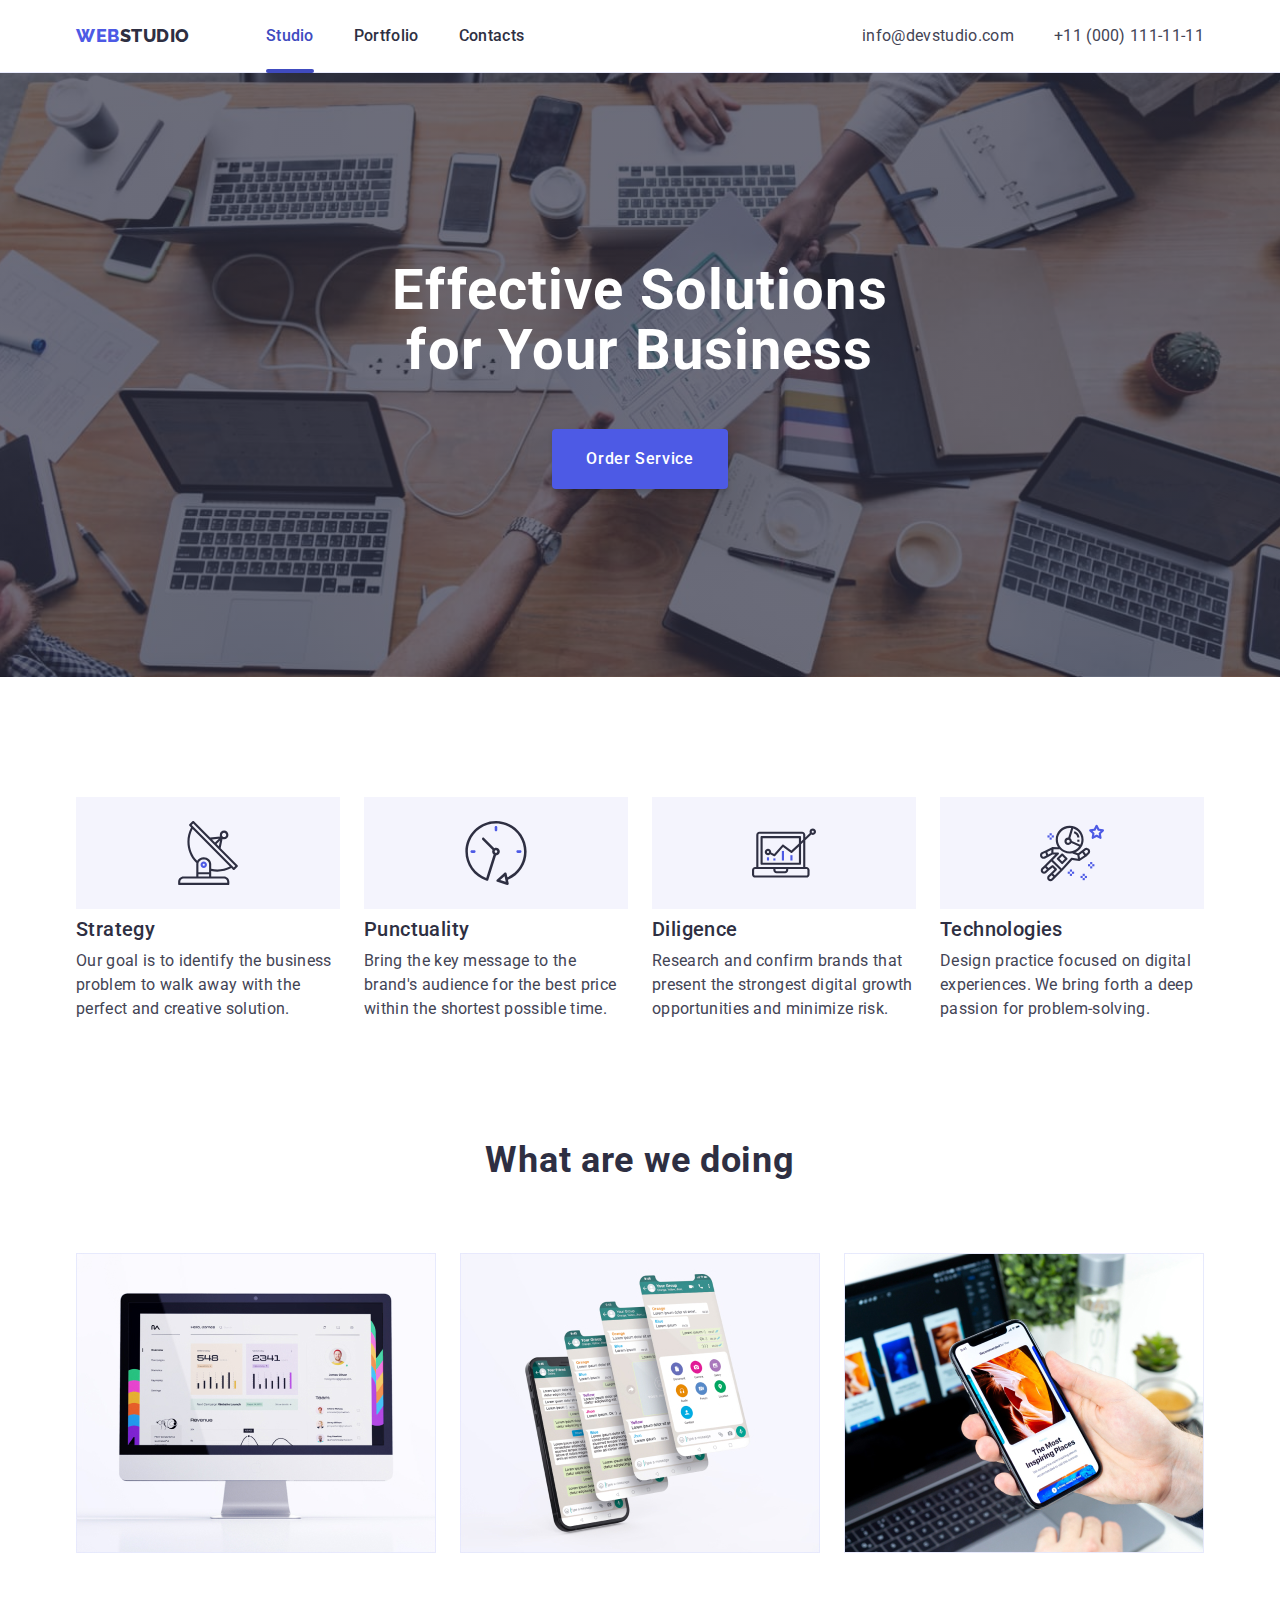
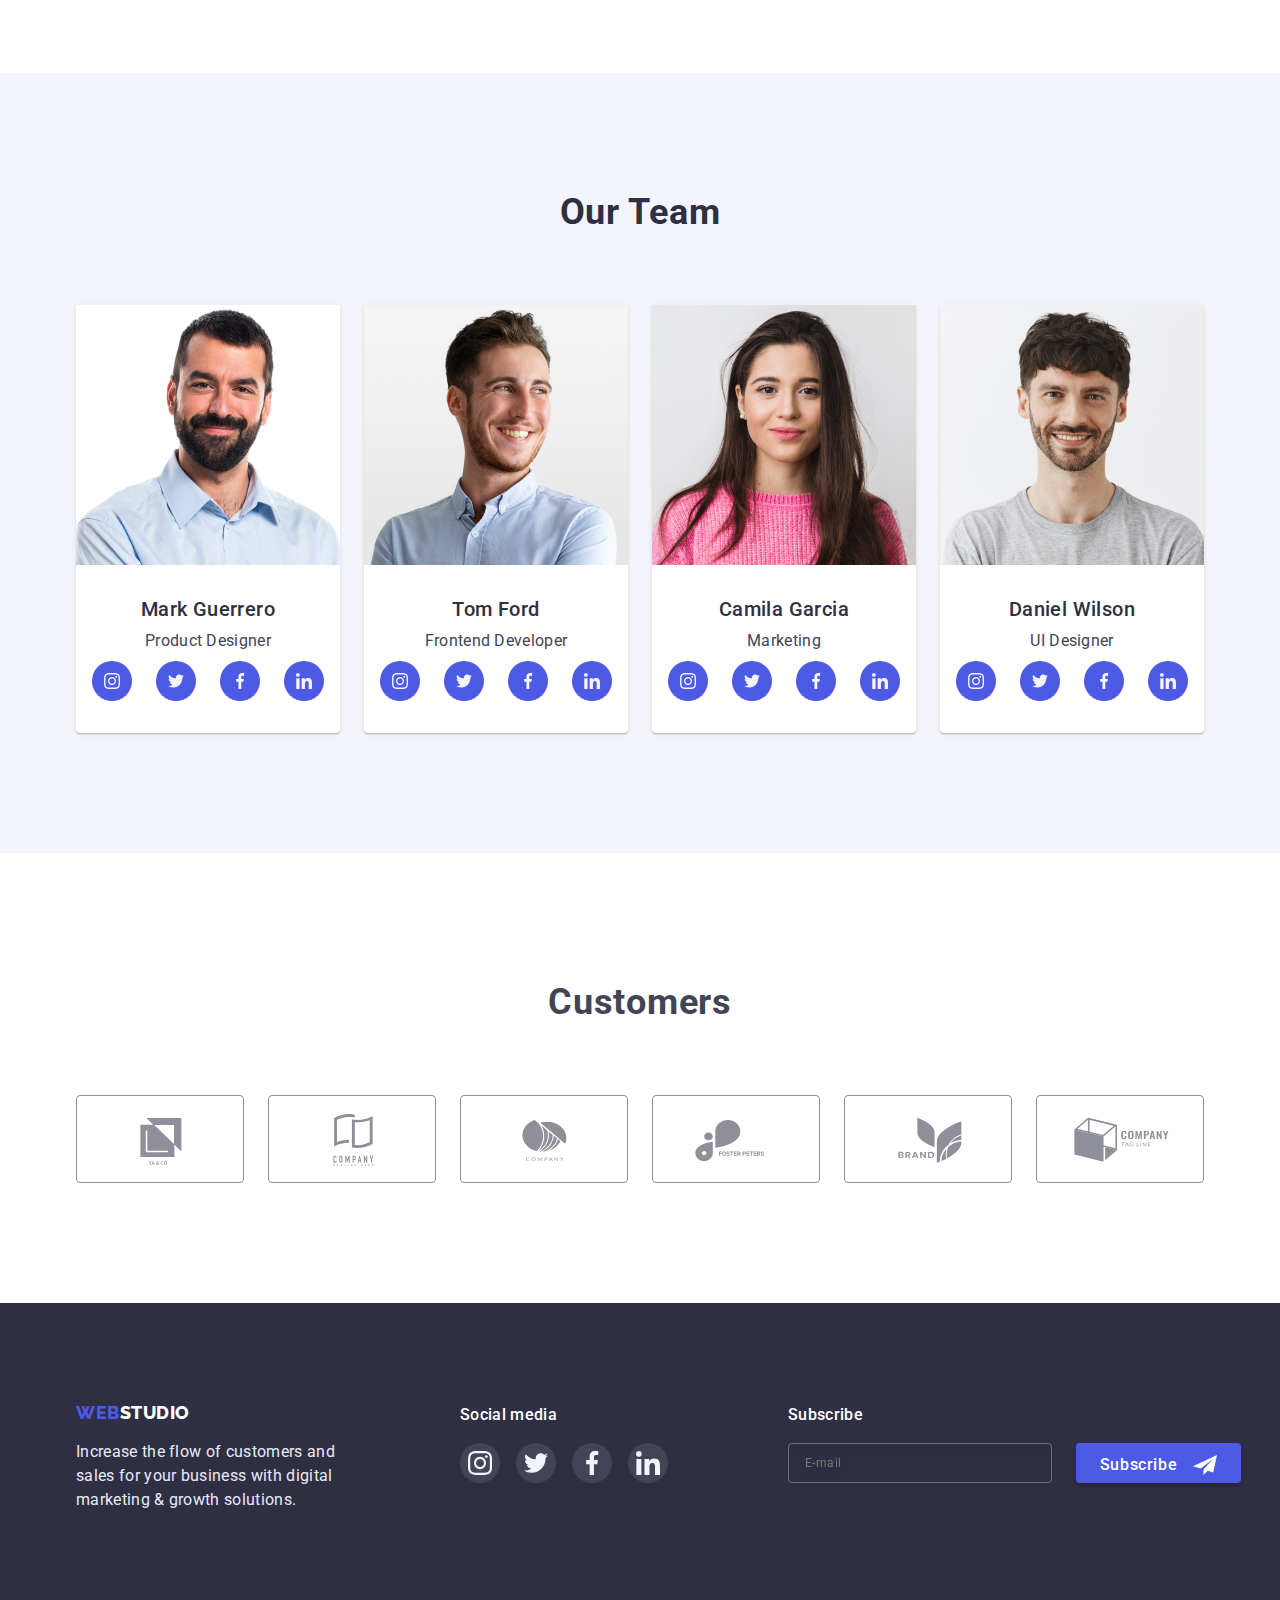
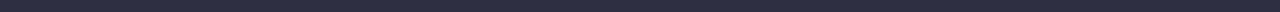
==== commit 45eaf1e5: "hw6-1" ====
--- a/index.html
+++ b/index.html
@@ -452,7 +452,7 @@
           <p class="footer-media">Subscribe</p>
           <form class="footer-subscribe">
             <div class="footer-subscribe-box">
-              <label for="footer-email">E-mail</label>
+              <label for="footer-email" class="hidden">E-mail</label>
               <input
                 type="email"
                 name="footer-email"
